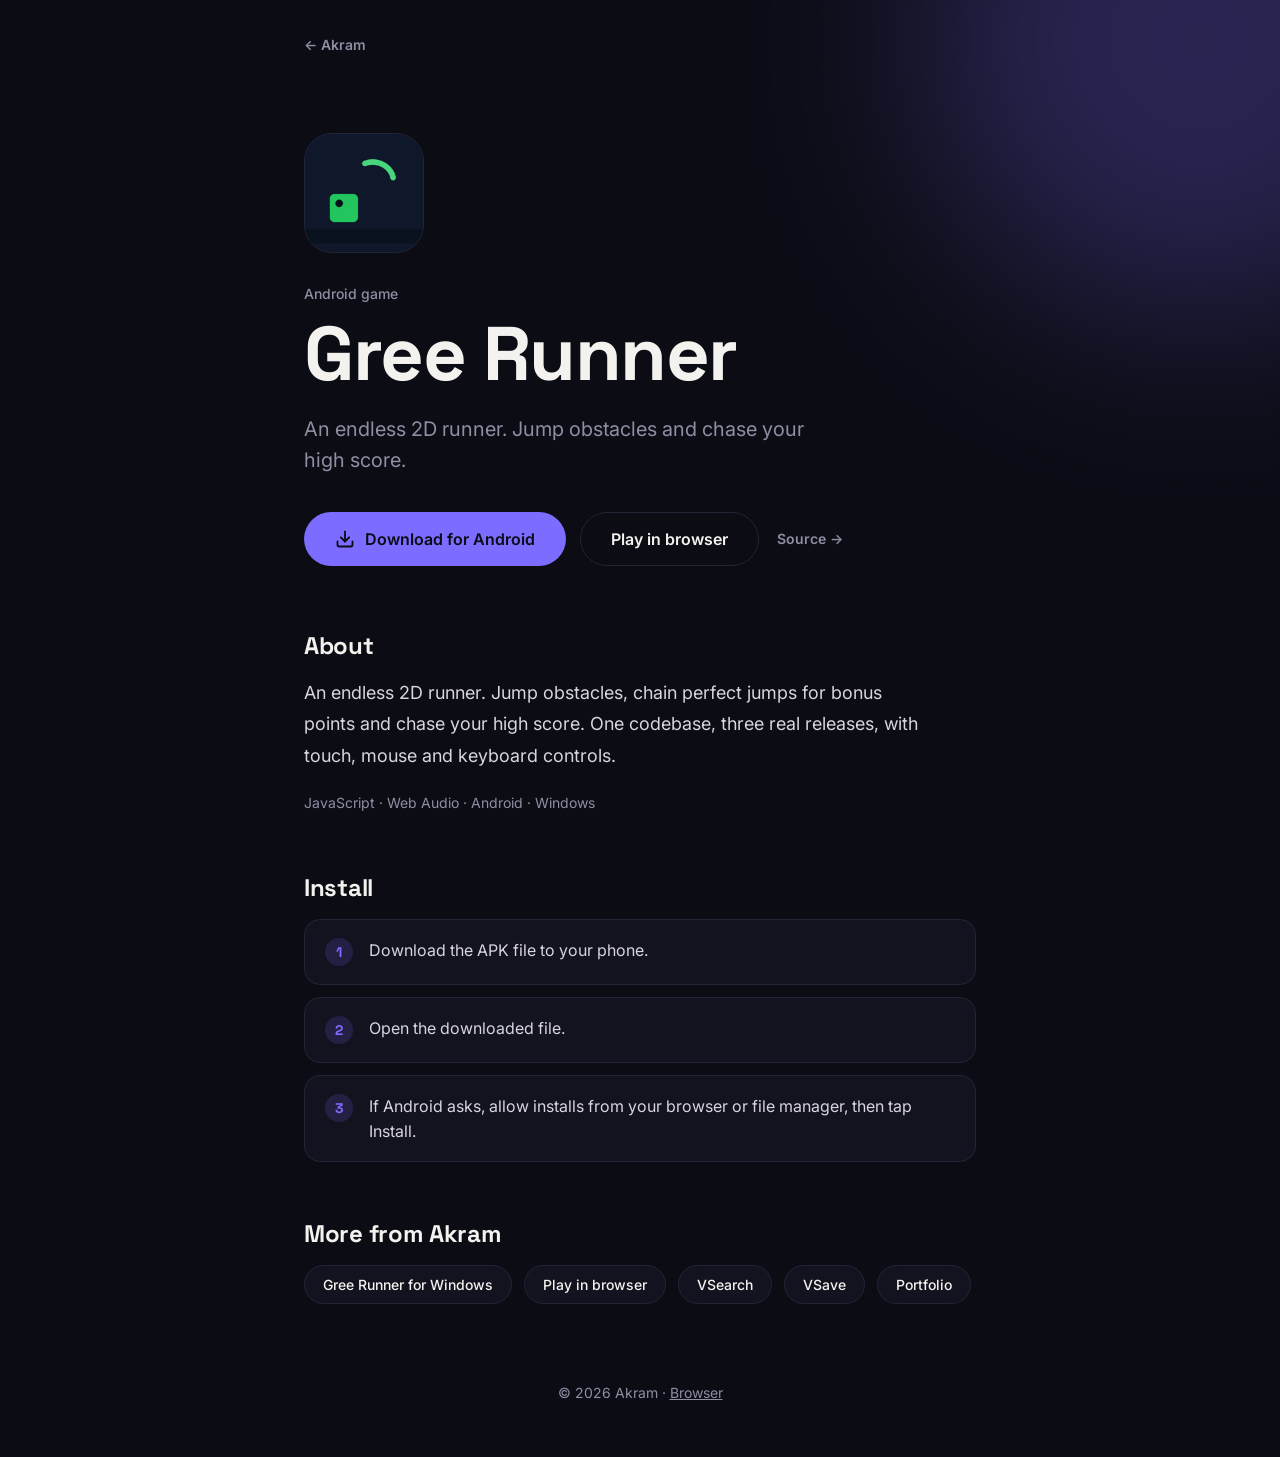
==== index.html @ 8e0875c9 "Add files via upload" ====
<!DOCTYPE html>
<html lang="en">

<head>
  <meta charset="UTF-8">
  <meta name="viewport" content="width=device-width, initial-scale=1.0, viewport-fit=cover">
  <title>Gree Runner for Android - Download</title>
  <meta name="description" content="Gree Runner is an endless 2D runner. Jump obstacles, chain perfect jumps and chase your high score. Download it for Android.">
  <meta name="theme-color" content="#0b0c14">
  <meta name="color-scheme" content="dark">
  <meta property="og:title" content="Gree Runner for Android - Download">
  <meta property="og:description" content="Gree Runner is an endless 2D runner. Jump obstacles, chain perfect jumps and chase your high score. Download it for Android.">
  <meta property="og:type" content="website">
  <meta property="og:url" content="https://akramsts.github.io/android-game/">
  <meta name="twitter:card" content="summary">
  <link rel="canonical" href="https://akramsts.github.io/android-game/">
  <link rel="icon" type="image/png" href="icon.png">
  <link rel="preconnect" href="https://fonts.googleapis.com">
  <link rel="preconnect" href="https://fonts.gstatic.com" crossorigin>
  <link href="https://fonts.googleapis.com/css2?family=Space+Grotesk:wght@700&family=Inter:wght@400;500;600&display=swap" rel="stylesheet">
  <link rel="stylesheet" href="style.css">
</head>

<body>
  <div class="glow-wrap" aria-hidden="true">
    <div class="glow"></div>
  </div>

  <div class="wrap">
    <nav class="top" aria-label="Back">
      <a href="https://akramsts.github.io/portfolio/">← Akram</a>
    </nav>

    <main>
      <div class="hero">
        <div class="app-tile">
          <img src="icon.png" alt="Gree Runner app icon" width="120" height="120">
        </div>
        <p class="meta">Android game</p>
        <h1>Gree Runner</h1>
        <p class="tagline">An endless 2D runner. Jump obstacles and chase your high score.</p>
        <div class="actions">
          <a href="https://github.com/akramsts/android-game/releases/download/1.0/GreeRunner-Android.apk" class="btn primary download-link" data-label="Gree Runner for Android">
            <svg width="20" height="20" viewBox="0 0 24 24" fill="none" stroke="currentColor" stroke-width="2.2" stroke-linecap="round" stroke-linejoin="round" aria-hidden="true">
              <path d="M21 15v4a2 2 0 0 1-2 2H5a2 2 0 0 1-2-2v-4"></path>
              <polyline points="7 10 12 15 17 10"></polyline>
              <line x1="12" y1="15" x2="12" y2="3"></line>
            </svg>
            Download for Android
          </a>
          <a href="https://akramsts.github.io/web-game/" class="btn ghost" target="_blank" rel="noopener noreferrer">Play in browser</a>
          <a href="https://github.com/akramsts/android-game" class="source" target="_blank" rel="noopener noreferrer">Source →</a>
        </div>
      </div>

      <section class="about">
        <h2>About</h2>
        <p>An endless 2D runner. Jump obstacles, chain perfect jumps for bonus points and chase your high score. One codebase, three real releases, with touch, mouse and keyboard controls.</p>
        <p class="tags">JavaScript · Web Audio · Android · Windows</p>
      </section>

      <section>
        <h2>Install</h2>
        <ol class="steps">
          <li>Download the APK file to your phone.</li>
          <li>Open the downloaded file.</li>
          <li>If Android asks, allow installs from your browser or file manager, then tap Install.</li>
        </ol>
      </section>

      <section>
        <h2>More from Akram</h2>
        <div class="more">
          <a href="https://akramsts.github.io/pc-game/">Gree Runner for Windows</a>
          <a href="https://akramsts.github.io/web-game/">Play in browser</a>
          <a href="https://akramsts.github.io/vsearch/">VSearch</a>
          <a href="https://akramsts.github.io/vsave/">VSave</a>
          <a href="https://akramsts.github.io/portfolio/">Portfolio</a>
        </div>
      </section>
    </main>

    <footer>
      &copy; 2026 Akram · <a href="https://akramsts.github.io/browser/">Browser</a>
    </footer>
  </div>

  <div id="confirmModal" class="modal-overlay">
    <div class="modal-card" role="dialog" aria-modal="true" aria-labelledby="modalTitle">
      <h2 id="modalTitle">Confirm download</h2>
      <p class="modal-text" id="modalMessage"></p>
      <div class="modal-actions">
        <button type="button" class="btn ghost" id="modalCancelBtn">Cancel</button>
        <button type="button" class="btn primary" id="modalConfirmBtn">Download</button>
      </div>
    </div>
  </div>

  <script src="main.js" defer></script>
</body>

</html>
---- style.css ----
:root {
  --bg: #0b0c14;
  --bg2: #12131f;
  --panel: #171826;
  --ink: #f4f2ee;
  --ink-muted: #8d8fa3;
  --line: #232438;
  --accent: #7c6cff;
  --accent-rgb: 124, 108, 255;
  color-scheme: dark;
}

* {
  box-sizing: border-box;
  -webkit-tap-highlight-color: transparent;
}

body {
  margin: 0;
  min-height: 100vh;
  background: var(--bg);
  color: var(--ink);
  font-family: "Inter", system-ui, -apple-system, "Segoe UI", sans-serif;
  overflow-x: hidden;
  padding-top: env(safe-area-inset-top, 0px);
  padding-bottom: env(safe-area-inset-bottom, 0px);
}

body.modal-open {
  overflow: hidden;
}

a:focus-visible,
button:focus-visible {
  outline: 2px solid var(--accent);
  outline-offset: 3px;
}

h1,
h2 {
  font-family: "Space Grotesk", "Inter", system-ui, sans-serif;
  text-wrap: balance;
}

p {
  text-wrap: pretty;
}

h1 {
  font-size: clamp(44px, 10vw, 76px);
  line-height: 1.05;
  font-weight: 700;
  letter-spacing: -1.5px;
  margin: 0 0 20px;
}

h2 {
  font-size: 24px;
  margin: 0 0 16px;
  letter-spacing: -0.3px;
}

section {
  padding: 0 0 56px;
}

.wrap {
  position: relative;
  z-index: 1;
  max-width: 720px;
  margin: 0 auto;
  padding: 0 24px;
}

.glow-wrap {
  position: absolute;
  top: 0;
  left: 0;
  right: 0;
  height: 640px;
  overflow: hidden;
  pointer-events: none;
}

.glow {
  position: absolute;
  top: -240px;
  right: -200px;
  width: 560px;
  height: 560px;
  border-radius: 50%;
  background: var(--accent);
  filter: blur(100px);
  opacity: 0.26;
}

.top {
  padding: 28px 0 0;
}

.top a {
  display: inline-block;
  padding: 8px 0;
  font-size: 14px;
  font-weight: 600;
  color: var(--ink-muted);
  text-decoration: none;
}

.top a:hover {
  color: var(--ink);
}

.hero {
  padding: 72px 0 64px;
  animation: rise 0.7s ease both;
}

@keyframes rise {
  from {
    opacity: 0;
    transform: translateY(16px);
  }

  to {
    opacity: 1;
    transform: none;
  }
}

.app-tile {
  width: 120px;
  height: 120px;
  border-radius: 28px;
  background: var(--panel);
  border: 1px solid var(--line);
  display: flex;
  align-items: center;
  justify-content: center;
  position: relative;
  overflow: hidden;
  margin-bottom: 32px;
}

.app-tile::before {
  content: "";
  position: absolute;
  inset: 0;
  background: radial-gradient(circle at 30% 30%, rgba(var(--accent-rgb), 0.3), transparent 65%);
}

.app-tile img {
  width: 120px;
  height: 120px;
  position: relative;
  object-fit: cover;
}

.meta {
  margin: 0 0 12px;
  font-size: 14px;
  font-weight: 500;
  color: var(--ink-muted);
}

.tagline {
  font-size: 20px;
  line-height: 1.55;
  color: var(--ink-muted);
  max-width: 520px;
  margin: 0 0 36px;
}

.actions {
  display: flex;
  flex-wrap: wrap;
  align-items: center;
  gap: 14px;
}

.btn {
  display: inline-flex;
  align-items: center;
  justify-content: center;
  gap: 10px;
  font: 600 16px "Inter", system-ui, sans-serif;
  text-decoration: none;
  padding: 16px 30px;
  min-height: 54px;
  border-radius: 100px;
  border: 1px solid transparent;
  cursor: pointer;
  transition: filter 0.2s ease, background 0.2s ease, border-color 0.2s ease;
}

.btn.primary {
  background: var(--accent);
  color: var(--bg);
}

.btn.primary:hover {
  filter: brightness(1.1);
}

.btn.ghost {
  background: transparent;
  color: var(--ink);
  border-color: var(--line);
}

.btn.ghost:hover {
  background: var(--line);
}

.source {
  font-size: 14px;
  font-weight: 600;
  color: var(--ink-muted);
  text-decoration: none;
  padding: 8px 4px;
}

.source:hover {
  color: var(--ink);
}

.about p {
  font-size: 18px;
  line-height: 1.75;
  color: #d7d5e0;
  max-width: 620px;
  margin: 0;
}

.about .tags {
  margin-top: 20px;
  font-size: 14px;
  color: var(--ink-muted);
}

.steps {
  list-style: none;
  margin: 0;
  padding: 0;
  display: grid;
  gap: 12px;
  counter-reset: step;
}

.steps li {
  counter-increment: step;
  display: flex;
  gap: 16px;
  align-items: flex-start;
  background: var(--bg2);
  border: 1px solid var(--line);
  border-radius: 16px;
  padding: 18px 20px;
  font-size: 16px;
  line-height: 1.55;
  color: #d7d5e0;
}

.steps li::before {
  content: counter(step);
  flex-shrink: 0;
  width: 28px;
  height: 28px;
  border-radius: 50%;
  background: rgba(var(--accent-rgb), 0.16);
  color: var(--accent);
  font: 700 14px "Space Grotesk", sans-serif;
  display: flex;
  align-items: center;
  justify-content: center;
}

.more {
  display: flex;
  flex-wrap: wrap;
  gap: 12px;
}

.more a {
  font-size: 14px;
  font-weight: 500;
  color: var(--ink);
  text-decoration: none;
  padding: 10px 18px;
  border-radius: 100px;
  border: 1px solid var(--line);
  background: var(--bg2);
  transition: border-color 0.2s ease;
}

.more a:hover {
  border-color: var(--accent);
}

footer {
  text-align: center;
  padding: 24px 0 56px;
  font-size: 14px;
  color: var(--ink-muted);
}

footer a {
  color: var(--ink-muted);
}

.modal-overlay {
  position: fixed;
  inset: 0;
  z-index: 100;
  display: flex;
  align-items: center;
  justify-content: center;
  padding: 20px;
  background: rgba(0, 0, 0, 0.6);
  opacity: 0;
  visibility: hidden;
  transition: opacity 0.2s ease, visibility 0s 0.2s;
}

.modal-overlay.show {
  opacity: 1;
  visibility: visible;
  transition: opacity 0.2s ease, visibility 0s 0s;
}

.modal-card {
  width: 100%;
  max-width: 340px;
  padding: 30px 24px 24px;
  text-align: center;
  background: var(--panel);
  border: 1px solid var(--line);
  border-radius: 20px;
  box-shadow: 0 10px 40px rgba(0, 0, 0, 0.5);
  transform: scale(0.95);
  transition: transform 0.2s ease-out;
}

.modal-overlay.show .modal-card {
  transform: scale(1);
}

.modal-card h2 {
  font-size: 20px;
  margin: 0 0 10px;
}

.modal-text {
  font-size: 15px;
  line-height: 1.5;
  color: var(--ink-muted);
  margin: 0 0 24px;
}

.modal-actions {
  display: flex;
  gap: 12px;
}

.modal-actions .btn {
  flex: 1;
  padding: 12px 16px;
  min-height: 46px;
  font-size: 15px;
}

@media (max-width: 600px) {
  .wrap {
    padding: 0 20px;
  }

  .hero {
    padding: 48px 0;
  }

  .app-tile {
    width: 96px;
    height: 96px;
    border-radius: 24px;
    margin-bottom: 24px;
  }

  .app-tile img {
    width: 96px;
    height: 96px;
  }

  .tagline {
    font-size: 18px;
  }

  .actions .btn {
    width: 100%;
  }

  .about p {
    font-size: 16px;
  }

  .glow {
    width: 380px;
    height: 380px;
    filter: blur(70px);
  }
}

@media (prefers-reduced-motion: reduce) {
  .hero {
    animation: none;
  }

  .btn,
  .more a,
  .modal-overlay,
  .modal-card {
    transition: none;
  }
}
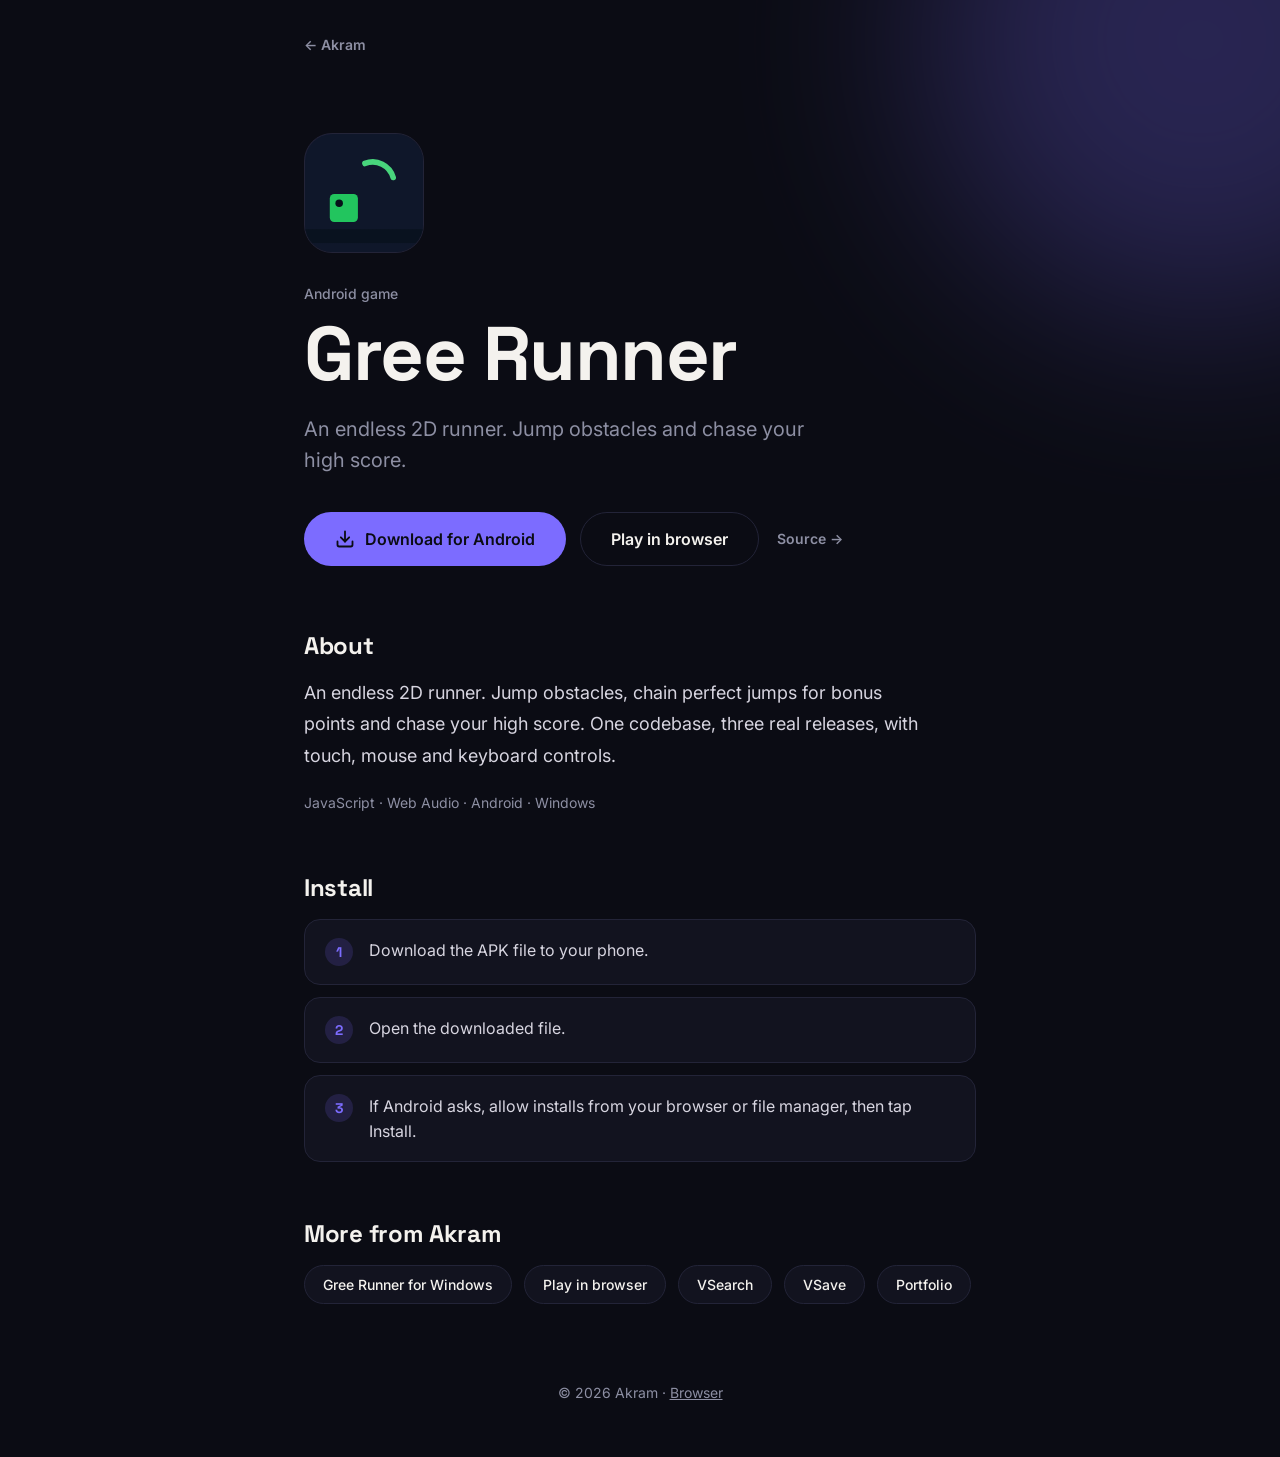
==== commit 39eb00eb: "Add files via upload" ====
--- a/index.html
+++ b/index.html
@@ -14,7 +14,7 @@
   <meta property="og:url" content="https://akramsts.github.io/android-game/">
   <meta name="twitter:card" content="summary">
   <link rel="canonical" href="https://akramsts.github.io/android-game/">
-  <link rel="icon" type="image/png" href="icon.png">
+  <link rel="icon" type="image/svg+xml" href="logo.svg">
   <link rel="preconnect" href="https://fonts.googleapis.com">
   <link rel="preconnect" href="https://fonts.gstatic.com" crossorigin>
   <link href="https://fonts.googleapis.com/css2?family=Space+Grotesk:wght@700&family=Inter:wght@400;500;600&display=swap" rel="stylesheet">
@@ -28,13 +28,13 @@
 
   <div class="wrap">
     <nav class="top" aria-label="Back">
-      <a href="https://akramsts.github.io/portfolio/">← Akram</a>
+      <a href="https://akramsts.github.io/portfolio/" target="PortfolioTab">← Akram</a>
     </nav>
 
     <main>
       <div class="hero">
         <div class="app-tile">
-          <img src="icon.png" alt="Gree Runner app icon" width="120" height="120">
+          <img src="logo.svg" alt="Gree Runner app icon" width="120" height="120">
         </div>
         <p class="meta">Android game</p>
         <h1>Gree Runner</h1>
